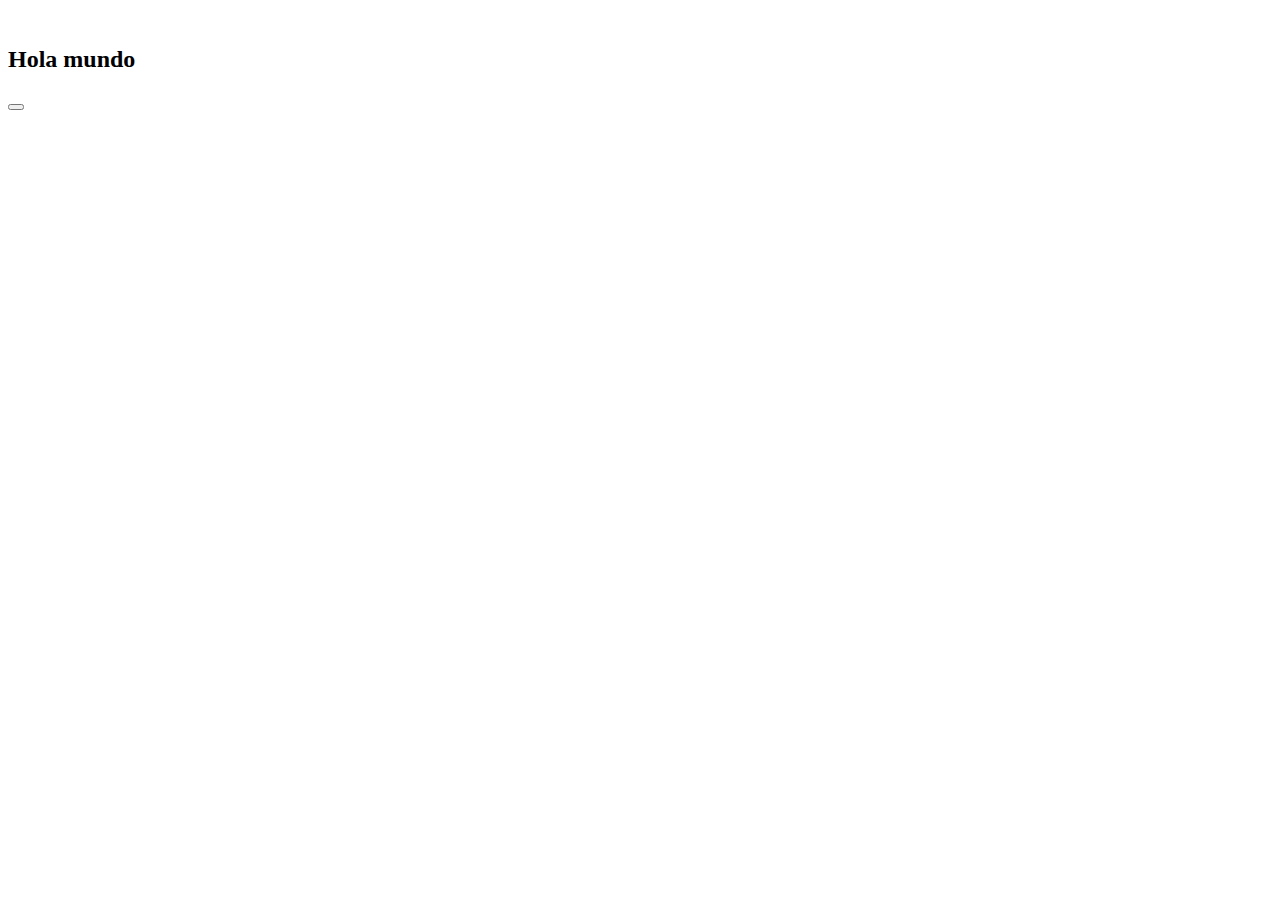
==== Proyecto/index.html @ 80de6577 "[ADD] Estructura de proyecto card product con WebComponents" ====
<!DOCTYPE html>
<html lang="en">
<head>
    <meta charset="UTF-8">
    <meta http-equiv="X-UA-Compatible" content="IE=edge">
    <meta name="viewport" content="width=device-width, initial-scale=1.0">
    <title>Proyecto</title>
</head>
<body>

    <product-card></product-card>

    <script type="module" src="./app.js"></script>
</body>
</html>
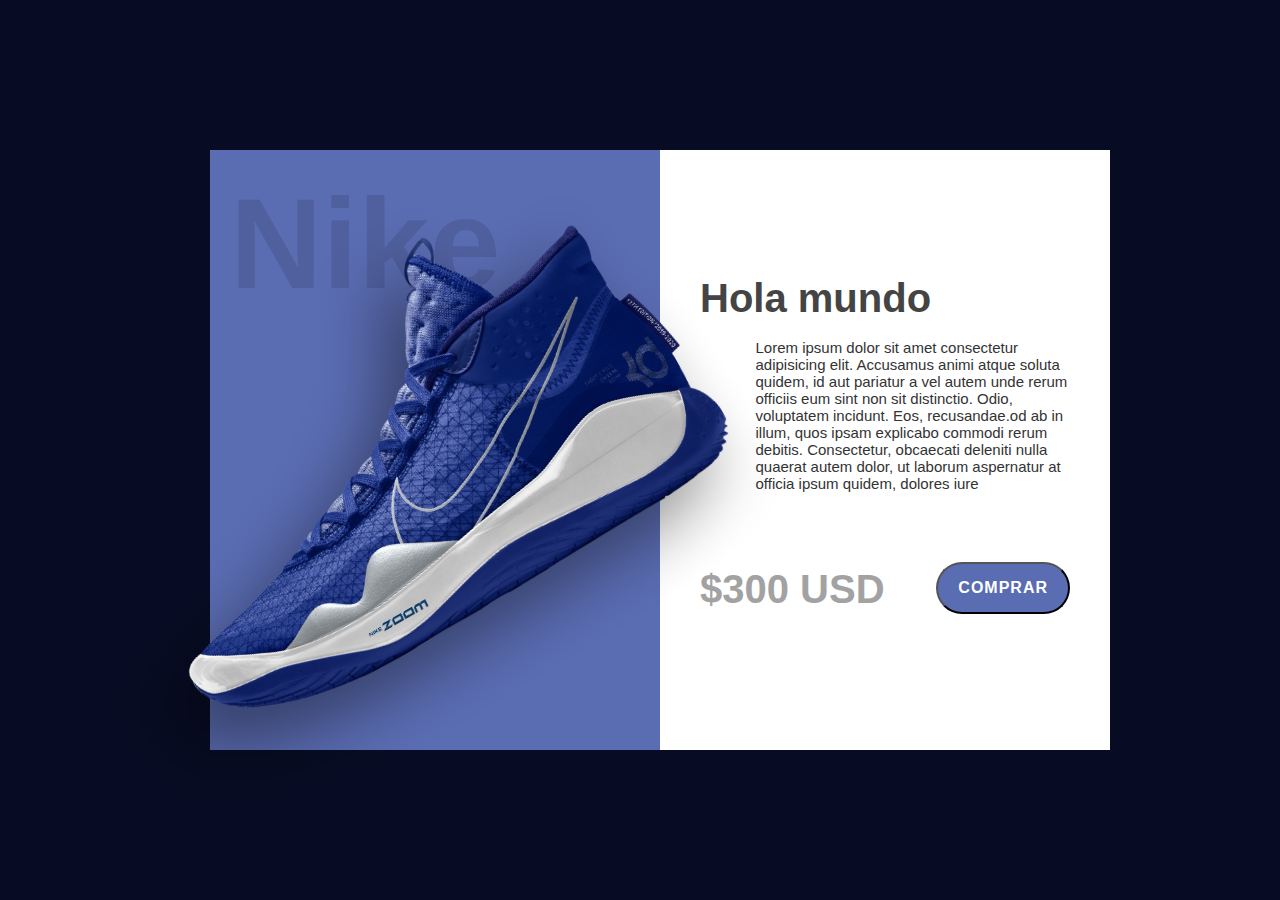
==== commit 1bbbc743: "[ADD] Styles para card de products" ====
--- a/Proyecto/index.html
+++ b/Proyecto/index.html
@@ -5,6 +5,7 @@
     <meta http-equiv="X-UA-Compatible" content="IE=edge">
     <meta name="viewport" content="width=device-width, initial-scale=1.0">
     <title>Proyecto</title>
+    <link rel="stylesheet" href="style.css">
 </head>
 <body>
 
--- a/Proyecto/style.css
+++ b/Proyecto/style.css
@@ -0,0 +1,13 @@
+* {
+    margin: 0;
+    padding: 0;
+  }
+  body {
+    display: flex;
+    justify-content: center;
+    align-items: center;
+    width: 100%;
+    min-height: 100vh;
+    font-family: Arial, Helvetica, sans-serif;
+    background-color: #070c24;
+}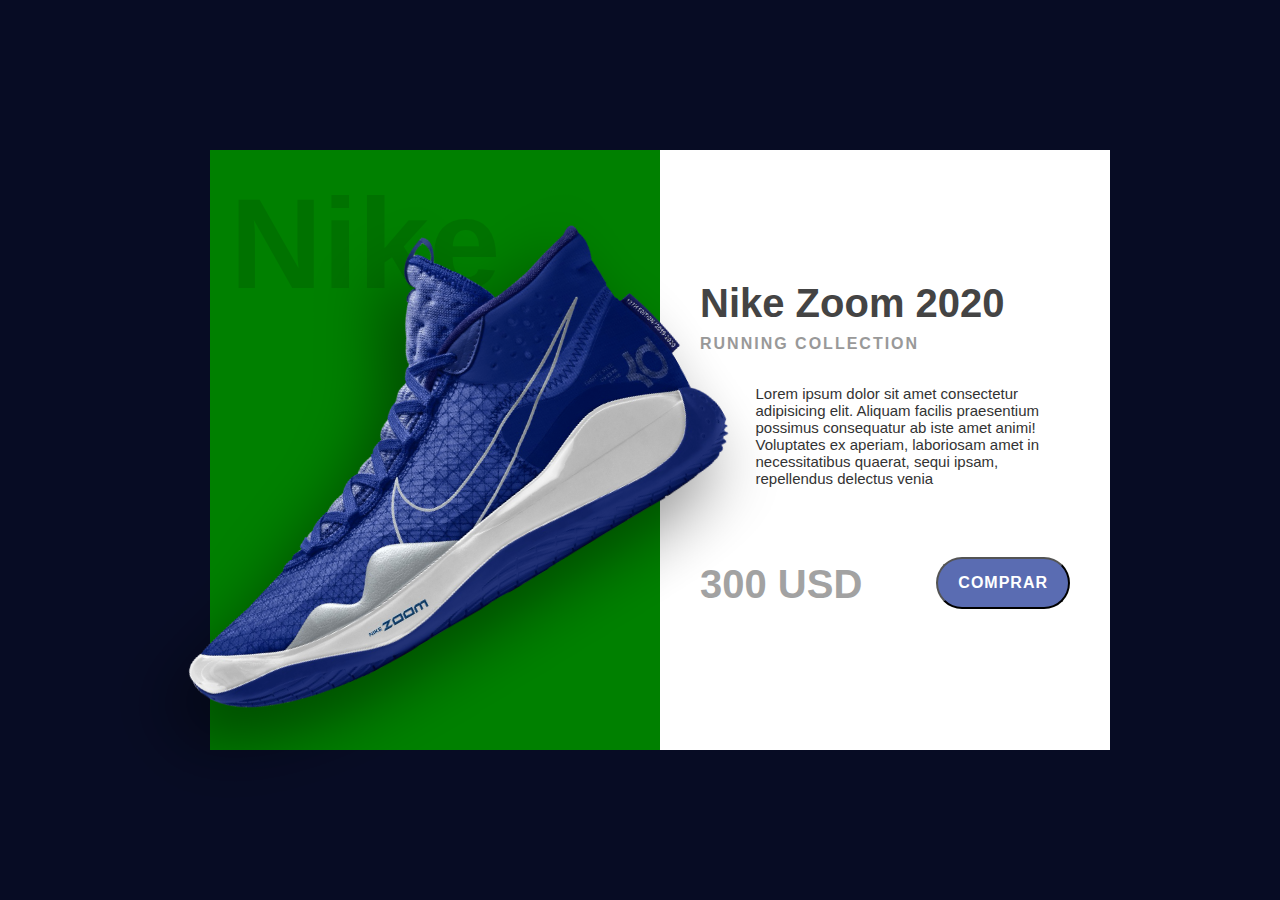
==== commit 8ca1ab27: "[END] Web components" ====
--- a/Proyecto/index.html
+++ b/Proyecto/index.html
@@ -9,7 +9,13 @@
 </head>
 <body>
 
-    <product-card></product-card>
+    <product-card 
+        img="./imgs/nike-blue.png"
+        title="Nike Zoom 2020"
+        collection="Running collection"
+        description="Lorem ipsum dolor sit amet consectetur adipisicing elit. Aliquam facilis praesentium possimus consequatur ab iste amet animi! Voluptates ex aperiam, laboriosam amet in necessitatibus quaerat, sequi ipsam, repellendus delectus venia"
+        price="300 USD"
+    ></product-card>
 
     <script type="module" src="./app.js"></script>
 </body>
--- a/Proyecto/style.css
+++ b/Proyecto/style.css
@@ -10,4 +10,8 @@
     min-height: 100vh;
     font-family: Arial, Helvetica, sans-serif;
     background-color: #070c24;
+}
+
+product-card{
+  --primary-background: green;
 }